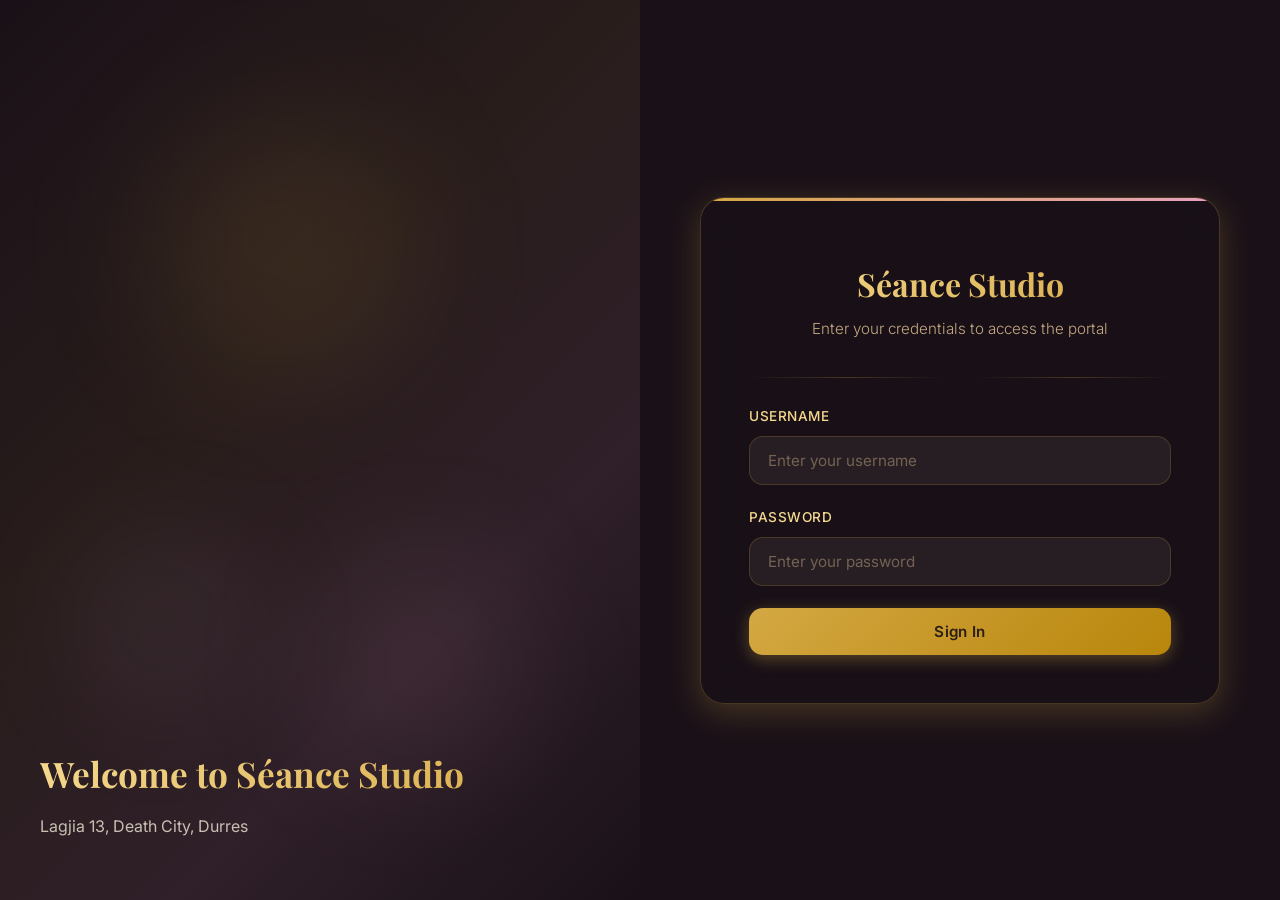
==== booking.html @ 60f7727c "bug fixes" ====
<!DOCTYPE html>
<html lang="en">
<head>
    <meta charset="UTF-8">
    <meta name="viewport" content="width=device-width, initial-scale=1.0">
    <meta name="description" content="Book a séance session. Select a client, services, and set the details.">
    <title>Séance Studio — Book a Session</title>
    <link rel="stylesheet" href="style.css">
    <style>
        .service-row {
            display: flex;
            gap: 12px;
            margin-bottom: 12px;
            align-items: flex-end;
            animation: cardPopIn 0.4s ease-out forwards;
        }
        .remove-service {
            padding: 12px;
            color: var(--rose);
            cursor: pointer;
            font-size: 1.2rem;
            transition: var(--transition);
        }
        .remove-service:hover {
            color: var(--gold);
            transform: scale(1.1);
        }
    </style>
</head>
<body>
    <div class="bg-particles">
        <div class="orb"></div>
        <div class="orb"></div>
        <div class="orb"></div>
    </div>
    <nav class="nav-bar">
        <a href="clients.html" class="nav-brand"> Séance Studio</a>
        <ul class="nav-links">
            <li><a href="clients.html"> Dashboard</a></li>
            <li><a href="#" id="logoutBtn" class="nav-logout"> Logout</a></li>
        </ul>
    </nav>
    <div class="page-container with-nav">
        <div class="glass-card" style="max-width: 700px;">
            <h1 class="card-title">Book a Session</h1>
            <p class="card-subtitle">Select your client and add services for today</p>
            <div class="divider"><span></span></div>
            <form id="bookingForm" autocomplete="off">
                <div class="session-info">
                    <div class="form-group" style="flex: 2;">
                        <label for="bookingClient">Client <span style="color: var(--rose);">*</span></label>
                        <select id="bookingClient" class="form-control" required>
                            <option value="">— Select a Client —</option>
                        </select>
                    </div>
                    <div class="form-group" style="flex: 1;">
                        <label for="bookingDate">Date <span style="color: var(--rose);">*</span></label>
                        <input type="date" id="bookingDate" class="form-control" required>
                    </div>
                    <div class="form-group" style="flex: 1;">
                        <label for="bookingTime">Time <span style="color: var(--rose);">*</span></label>
                        <input type="time" id="bookingTime" class="form-control" required>
                    </div>
                </div>
                <div class="divider" style="margin: 10px 0 20px 0;"><span>Services</span></div>
                <div id="servicesContainer">
                    <div class="service-row">
                        <div class="form-group" style="flex: 2; margin-bottom: 0;">
                            <label>Service</label>
                            <select class="form-control service-select" required>
                                <option value="">— Select Service —</option>
                                <option value="Eyebrows">Eyebrows</option>
                                <option value="Nails">Nails</option>
                                <option value="Makeup">Makeup</option>
                                <option value="Haircut">Haircut</option>
                                <option value="Other">Other</option>
                            </select>
                        </div>
                        <div class="form-group" style="flex: 1; margin-bottom: 0;">
                            <label>Price ($)</label>
                            <input type="number" class="form-control service-price" placeholder="0.00" step="0.01" required>
                        </div>
                        <div style="width: 40px;"></div> 
                    </div>
                </div>
                <div style="margin-bottom: 24px;">
                    <button type="button" id="addServiceBtn" class="btn btn-outline btn-sm" style="width: auto;">
                        ＋ Add Another Service
                    </button>
                </div>
                <div class="form-group">
                    <label for="bookingDescription">Session Notes / Description</label>
                    <textarea id="bookingDescription" class="form-control" placeholder="Any details for this entire session..."></textarea>
                </div>
                <div style="display: flex; gap: 12px; margin-top: 10px;">
                    <button type="submit" id="bookingBtn" class="btn btn-rose" style="flex: 2;">
                         Book Session
                    </button>
                    <a href="manage-sessions.html" class="btn btn-outline" style="flex: 1;">
                         Manage
                    </a>
                </div>
                <div class="form-footer mt-4" style="text-align: center;">
                    <a href="clients.html" style="color: var(--text-muted); font-size: 0.9rem;"> Back to Dashboard</a>
                </div>
            </form>
        </div>
    </div>
    <script src="https://cdnjs.cloudflare.com/ajax/libs/jquery/3.7.1/jquery.min.js"></script>
    <script src="app.js"></script>
</body>
</html>
---- style.css ----
@import url('https://fonts.googleapis.com/css2?family=Playfair+Display:wght@400;600;700&family=Inter:wght@300;400;500;600&display=swap');
:root {
    --gold-light: #f5d98e;
    --gold: #d4a843;
    --gold-dark: #b8860b;
    --gold-deeper: #8b6914;
    --rose: #e8a0bf;
    --rose-light: #f5c6d8;
    --rose-dark: #c97b9a;
    --pink-soft: #f7d1e0;
    --lavender: #d5b8e8;
    --cream: #fdf6e3;
    --cream-dark: #f5e6c8;
    --bg-dark: #1a1118;
    --bg-card: rgba(253, 246, 227, 0.08);
    --text-light: #fdf6e3;
    --text-muted: #c4a882;
    --text-dark: #2a1f14;
    --shadow-gold: 0 8px 32px rgba(212, 168, 67, 0.25);
    --shadow-rose: 0 8px 32px rgba(232, 160, 191, 0.2);
    --glass-bg: rgba(26, 17, 24, 0.65);
    --glass-border: rgba(212, 168, 67, 0.25);
    --transition: all 0.3s cubic-bezier(0.4, 0, 0.2, 1);
}
*,
*::before,
*::after {
    margin: 0;
    padding: 0;
    box-sizing: border-box;
}
html {
    scroll-behavior: smooth;
}
body {
    font-family: 'Inter', sans-serif;
    background: var(--bg-dark);
    color: var(--text-light);
    min-height: 100vh;
    overflow-x: hidden;
    line-height: 1.6;
}
.page-bg {
    position: fixed;
    top: 0;
    left: 0;
    width: 100%;
    height: 100%;
    z-index: -2;
    background-size: cover;
    background-position: center;
    background-repeat: no-repeat;
    animation: slightPop 1.5s ease-out forwards;
}
.page-bg::after {
    content: '';
    position: absolute;
    top: 0;
    left: 0;
    width: 100%;
    height: 100%;
    background: linear-gradient(
        135deg,
        rgba(26, 17, 24, 0.65) 0%,
        rgba(44, 25, 36, 0.5) 50%,
        rgba(26, 17, 24, 0.7) 100%
    );
}
.split-layout {
    display: flex;
    min-height: 100vh;
    width: 100%;
}
.split-image {
    position: relative;
    width: 50%;
    min-height: 100vh;
    background-size: cover;
    background-position: center;
    background-repeat: no-repeat;
    animation: slightPop 1.5s ease-out forwards;
    background-image:
        linear-gradient(
            135deg,
            rgba(26, 17, 24, 0.4) 0%,
            rgba(44, 25, 36, 0.3) 50%,
            rgba(26, 17, 24, 0.5) 100%
        );
}
.split-image::after {
    content: '';
    position: absolute;
    top: 0;
    left: 0;
    width: 100%;
    height: 100%;
    background: linear-gradient(
        135deg,
        rgba(26, 17, 24, 0.35) 0%,
        rgba(212, 168, 67, 0.08) 40%,
        rgba(232, 160, 191, 0.1) 70%,
        rgba(26, 17, 24, 0.5) 100%
    );
    pointer-events: none;
}
.split-image .split-text {
    position: absolute;
    bottom: 60px;
    left: 40px;
    right: 40px;
    z-index: 2;
    color: var(--text-light);
}
.split-image .split-text h2 {
    font-family: 'Playfair Display', serif;
    font-size: 2.2rem;
    font-weight: 700;
    margin-bottom: 12px;
    background: linear-gradient(135deg, var(--gold-light), var(--gold));
    -webkit-background-clip: text;
    -webkit-text-fill-color: transparent;
    background-clip: text;
    text-shadow: none;
}
.split-image .split-text p {
    font-size: 1rem;
    color: rgba(253, 246, 227, 0.75);
    line-height: 1.6;
}
.split-content {
    width: 50%;
    min-height: 100vh;
    display: flex;
    align-items: center;
    justify-content: center;
    padding: 40px;
    position: relative;
}
.split-content.with-nav {
    padding-top: 100px;
    align-items: flex-start;
}
@media (max-width: 900px) {
    .split-layout {
        flex-direction: column;
    }
    .split-image {
        width: 100%;
        min-height: 35vh;
        position: relative;
    }
    .split-image .split-text {
        bottom: 24px;
        left: 24px;
        right: 24px;
    }
    .split-image .split-text h2 {
        font-size: 1.5rem;
    }
    .split-content {
        width: 100%;
        min-height: auto;
        padding: 32px 20px;
    }
}
.bg-particles {
    position: fixed;
    top: 0;
    left: 0;
    width: 100%;
    height: 100%;
    z-index: -1;
    overflow: hidden;
    pointer-events: none;
}
.bg-particles .orb {
    position: absolute;
    border-radius: 50%;
    filter: blur(60px);
    animation: floatOrb 12s ease-in-out infinite;
}
.bg-particles .orb:nth-child(1) {
    width: 300px;
    height: 300px;
    background: radial-gradient(circle, rgba(212, 168, 67, 0.15), transparent);
    top: 10%;
    left: 20%;
    animation-delay: 0s;
}
.bg-particles .orb:nth-child(2) {
    width: 250px;
    height: 250px;
    background: radial-gradient(circle, rgba(232, 160, 191, 0.12), transparent);
    top: 60%;
    right: 15%;
    animation-delay: -4s;
}
.bg-particles .orb:nth-child(3) {
    width: 200px;
    height: 200px;
    background: radial-gradient(circle, rgba(213, 184, 232, 0.1), transparent);
    bottom: 20%;
    left: 10%;
    animation-delay: -8s;
}
@keyframes floatOrb {
    0%, 100% { transform: translate(0, 0) scale(1); }
    33% { transform: translate(30px, -40px) scale(1.1); }
    66% { transform: translate(-20px, 30px) scale(0.95); }
}
.nav-bar {
    position: fixed;
    top: 0;
    left: 0;
    right: 0;
    z-index: 100;
    padding: 16px 40px;
    display: flex;
    justify-content: space-between;
    align-items: center;
    background: rgba(26, 17, 24, 0.8);
    backdrop-filter: blur(20px);
    -webkit-backdrop-filter: blur(20px);
    border-bottom: 1px solid var(--glass-border);
}
.nav-brand {
    font-family: 'Playfair Display', serif;
    font-size: 1.5rem;
    font-weight: 700;
    background: linear-gradient(135deg, var(--gold-light), var(--gold), var(--rose));
    -webkit-background-clip: text;
    -webkit-text-fill-color: transparent;
    background-clip: text;
    text-decoration: none;
    letter-spacing: 1px;
}
.nav-links {
    display: flex;
    gap: 8px;
    list-style: none;
}
.nav-links a {
    color: var(--text-muted);
    text-decoration: none;
    padding: 8px 18px;
    border-radius: 25px;
    font-size: 0.9rem;
    font-weight: 500;
    transition: var(--transition);
    border: 1px solid transparent;
}
.nav-links a:hover,
.nav-links a.active {
    color: var(--gold-light);
    background: rgba(212, 168, 67, 0.1);
    border-color: var(--glass-border);
}
.nav-logout {
    color: var(--rose) !important;
}
.nav-logout:hover {
    background: rgba(232, 160, 191, 0.1) !important;
    border-color: rgba(232, 160, 191, 0.3) !important;
}
.page-container {
    min-height: 100vh;
    display: flex;
    align-items: center;
    justify-content: center;
    padding: 40px 20px;
}
.page-container.with-nav {
    padding-top: 100px;
    align-items: flex-start;
}
@keyframes slightPop {
    0% {
        opacity: 0;
        transform: scale(0.95);
    }
    100% {
        opacity: 1;
        transform: scale(1);
    }
}
.glass-card {
    background: var(--glass-bg);
    backdrop-filter: blur(24px);
    -webkit-backdrop-filter: blur(24px);
    border: 1px solid var(--glass-border);
    border-radius: 24px;
    padding: 48px;
    width: 100%;
    max-width: 520px;
    box-shadow: var(--shadow-gold);
    position: relative;
    overflow: hidden;
}
.glass-card.wide {
    max-width: 900px;
}
.glass-card.extra-wide {
    max-width: 1100px;
}
.glass-card::before {
    content: '';
    position: absolute;
    top: 0;
    left: 0;
    right: 0;
    height: 3px;
    background: linear-gradient(90deg, var(--gold), var(--rose), var(--lavender), var(--gold));
    background-size: 300% 100%;
    animation: shimmer 4s ease-in-out infinite;
}
@keyframes shimmer {
    0%, 100% { background-position: 0% 50%; }
    50% { background-position: 100% 50%; }
}
.card-title {
    font-family: 'Playfair Display', serif;
    font-size: 2rem;
    font-weight: 700;
    text-align: center;
    margin-bottom: 8px;
    background: linear-gradient(135deg, var(--gold-light), var(--gold));
    -webkit-background-clip: text;
    -webkit-text-fill-color: transparent;
    background-clip: text;
}
.card-subtitle {
    text-align: center;
    color: var(--text-muted);
    font-size: 0.95rem;
    margin-bottom: 36px;
    font-weight: 300;
}
.divider {
    display: flex;
    align-items: center;
    gap: 16px;
    margin: 28px 0;
}
.divider::before,
.divider::after {
    content: '';
    flex: 1;
    height: 1px;
    background: linear-gradient(90deg, transparent, var(--glass-border), transparent);
}
.divider span {
    color: var(--gold);
    font-size: 1.2rem;
}
.form-group {
    margin-bottom: 22px;
    position: relative;
}
.form-group label {
    display: block;
    margin-bottom: 8px;
    color: var(--gold-light);
    font-size: 0.85rem;
    font-weight: 500;
    letter-spacing: 0.5px;
    text-transform: uppercase;
}
.form-control {
    width: 100%;
    padding: 14px 18px;
    background: rgba(253, 246, 227, 0.06);
    border: 1px solid rgba(212, 168, 67, 0.2);
    border-radius: 14px;
    color: var(--text-light);
    font-family: 'Inter', sans-serif;
    font-size: 0.95rem;
    transition: var(--transition);
    outline: none;
}
.form-control:focus {
    border-color: var(--gold);
    background: rgba(253, 246, 227, 0.1);
    box-shadow: 0 0 0 3px rgba(212, 168, 67, 0.12);
}
.form-control::placeholder {
    color: rgba(196, 168, 130, 0.5);
}
select.form-control {
    cursor: pointer;
    appearance: none;
    background-image: url("data:image/svg+xml,%3Csvg xmlns='http://www.w3.org/2000/svg' width='12' height='12' fill='%23d4a843' viewBox='0 0 16 16'%3E%3Cpath d='M8 11L3 6h10l-5 5z'/%3E%3C/svg%3E");
    background-repeat: no-repeat;
    background-position: right 16px center;
}
select.form-control option {
    background-color: #1a1118;
    color: var(--gold-light);
}
textarea.form-control {
    resize: vertical;
    min-height: 100px;
    line-height: 1.6;
}
.btn {
    display: inline-flex;
    align-items: center;
    justify-content: center;
    gap: 8px;
    padding: 14px 28px;
    border: none;
    border-radius: 14px;
    font-family: 'Inter', sans-serif;
    font-size: 0.95rem;
    font-weight: 600;
    cursor: pointer;
    transition: var(--transition);
    text-decoration: none;
    letter-spacing: 0.3px;
    position: relative;
    overflow: hidden;
}
.btn::after {
    content: '';
    position: absolute;
    top: 50%;
    left: 50%;
    width: 0;
    height: 0;
    background: rgba(255, 255, 255, 0.15);
    border-radius: 50%;
    transform: translate(-50%, -50%);
    transition: width 0.5s, height 0.5s;
}
.btn:active::after {
    width: 300px;
    height: 300px;
}
.btn-primary {
    background: linear-gradient(135deg, var(--gold), var(--gold-dark));
    color: var(--text-dark);
    box-shadow: 0 4px 16px rgba(212, 168, 67, 0.35);
    width: 100%;
}
.btn-primary:hover {
    transform: translateY(-2px);
    box-shadow: 0 8px 28px rgba(212, 168, 67, 0.45);
}
.btn-rose {
    background: linear-gradient(135deg, var(--rose), var(--rose-dark));
    color: #fff;
    box-shadow: 0 4px 16px rgba(232, 160, 191, 0.3);
}
.btn-rose:hover {
    transform: translateY(-2px);
    box-shadow: 0 8px 28px rgba(232, 160, 191, 0.4);
}
.btn-outline {
    background: transparent;
    border: 1px solid var(--glass-border);
    color: var(--gold-light);
}
.btn-outline:hover {
    background: rgba(212, 168, 67, 0.1);
    border-color: var(--gold);
    transform: translateY(-1px);
}
.btn-danger {
    background: linear-gradient(135deg, #e74c6f, #c0392b);
    color: #fff;
    box-shadow: 0 4px 16px rgba(231, 76, 111, 0.3);
}
.btn-danger:hover {
    transform: translateY(-2px);
    box-shadow: 0 8px 24px rgba(231, 76, 111, 0.4);
}
.btn-sm {
    padding: 8px 16px;
    font-size: 0.82rem;
    border-radius: 10px;
}
.btn-icon {
    padding: 8px 12px;
    font-size: 0.85rem;
    border-radius: 10px;
}
.image-zone {
    border: 2px dashed rgba(212, 168, 67, 0.3);
    border-radius: 16px;
    padding: 32px;
    text-align: center;
    cursor: pointer;
    transition: var(--transition);
    background: rgba(253, 246, 227, 0.03);
    margin-bottom: 22px;
}
.image-zone:hover {
    border-color: var(--gold);
    background: rgba(253, 246, 227, 0.06);
}
.image-zone .icon {
    font-size: 2.5rem;
    margin-bottom: 12px;
    display: block;
}
.image-zone .label {
    color: var(--text-muted);
    font-size: 0.9rem;
}
.image-zone img {
    max-width: 100%;
    max-height: 200px;
    border-radius: 12px;
    object-fit: cover;
}
.table-wrapper {
    overflow-x: auto;
    border-radius: 16px;
    border: 1px solid var(--glass-border);
}
.client-table {
    width: 100%;
    border-collapse: collapse;
    font-size: 0.9rem;
}
.client-table thead {
    background: rgba(212, 168, 67, 0.12);
}
.client-table th {
    padding: 16px 20px;
    text-align: left;
    color: var(--gold-light);
    font-weight: 600;
    font-size: 0.8rem;
    text-transform: uppercase;
    letter-spacing: 0.8px;
    border-bottom: 1px solid var(--glass-border);
}
.client-table td {
    padding: 14px 20px;
    border-bottom: 1px solid rgba(212, 168, 67, 0.08);
    color: var(--text-light);
    vertical-align: middle;
}
.client-table tbody tr {
    transition: var(--transition);
}
.client-table tbody tr:hover {
    background: rgba(212, 168, 67, 0.06);
}
.client-table tbody tr:last-child td {
    border-bottom: none;
}
.action-btns {
    display: flex;
    gap: 8px;
    flex-wrap: nowrap;
}
.toast-container {
    position: fixed;
    top: 80px;
    right: 20px;
    z-index: 9999;
    display: flex;
    flex-direction: column;
    gap: 10px;
}
.toast {
    padding: 14px 24px;
    border-radius: 14px;
    font-size: 0.9rem;
    font-weight: 500;
    backdrop-filter: blur(16px);
    border: 1px solid;
    animation: toastIn 0.4s ease-out;
    min-width: 280px;
    display: flex;
    align-items: center;
    gap: 10px;
}
.toast.success {
    background: rgba(46, 204, 113, 0.15);
    border-color: rgba(46, 204, 113, 0.3);
    color: #2ecc71;
}
.toast.error {
    background: rgba(231, 76, 111, 0.15);
    border-color: rgba(231, 76, 111, 0.3);
    color: #e74c6f;
}
.toast.info {
    background: rgba(212, 168, 67, 0.15);
    border-color: rgba(212, 168, 67, 0.3);
    color: var(--gold-light);
}
@keyframes toastIn {
    from {
        opacity: 0;
        transform: translateX(40px);
    }
    to {
        opacity: 1;
        transform: translateX(0);
    }
}
@keyframes toastOut {
    from {
        opacity: 1;
        transform: translateX(0);
    }
    to {
        opacity: 0;
        transform: translateX(40px);
    }
}
.modal-overlay {
    position: fixed;
    top: 0;
    left: 0;
    width: 100%;
    height: 100%;
    background: rgba(0, 0, 0, 0.6);
    backdrop-filter: blur(6px);
    z-index: 1000;
    display: none;
    align-items: center;
    justify-content: center;
    padding: 20px;
    animation: fadeIn 0.3s ease;
}
.modal-overlay.active {
    display: flex;
}
.modal-content {
    background: rgba(30, 20, 28, 0.95);
    backdrop-filter: blur(24px);
    border: 1px solid var(--glass-border);
    border-radius: 24px;
    padding: 40px;
    max-width: 520px;
    width: 100%;
    position: relative;
    animation: modalIn 0.4s ease-out;
}
.modal-content::before {
    content: '';
    position: absolute;
    top: 0;
    left: 0;
    right: 0;
    height: 3px;
    background: linear-gradient(90deg, var(--gold), var(--rose));
}
@keyframes fadeIn {
    from { opacity: 0; }
    to { opacity: 1; }
}
@keyframes modalIn {
    from {
        opacity: 0;
        transform: scale(0.9) translateY(20px);
    }
    to {
        opacity: 1;
        transform: scale(1) translateY(0);
    }
}
.modal-close {
    position: absolute;
    top: 16px;
    right: 20px;
    background: none;
    border: none;
    color: var(--text-muted);
    font-size: 1.5rem;
    cursor: pointer;
    transition: var(--transition);
    padding: 4px 8px;
    border-radius: 8px;
}
.modal-close:hover {
    color: var(--rose);
    background: rgba(232, 160, 191, 0.1);
}
.login-logo {
    text-align: center;
    margin-bottom: 12px;
}
.login-logo .crystal {
    font-size: 3.5rem;
    display: block;
    animation: pulse 3s ease-in-out infinite;
}
@keyframes pulse {
    0%, 100% { transform: scale(1); opacity: 1; }
    50% { transform: scale(1.08); opacity: 0.85; }
}
.form-footer {
    text-align: center;
    margin-top: 24px;
    color: var(--text-muted);
    font-size: 0.88rem;
}
.form-footer a {
    color: var(--rose);
    text-decoration: none;
    font-weight: 500;
    transition: var(--transition);
}
.form-footer a:hover {
    color: var(--rose-light);
    text-decoration: underline;
}
.page-header {
    display: flex;
    justify-content: space-between;
    align-items: center;
    margin-bottom: 32px;
    flex-wrap: wrap;
    gap: 16px;
}
.page-header-left .card-title {
    text-align: left;
    font-size: 1.7rem;
}
.page-header-left .card-subtitle {
    text-align: left;
    margin-bottom: 0;
}
.stats-bar {
    display: flex;
    gap: 16px;
    margin-bottom: 28px;
    flex-wrap: wrap;
}
.stat-card {
    flex: 1;
    min-width: 140px;
    background: rgba(253, 246, 227, 0.05);
    border: 1px solid var(--glass-border);
    border-radius: 16px;
    padding: 20px;
    text-align: center;
    transition: var(--transition);
}
.stat-card:hover {
    background: rgba(253, 246, 227, 0.08);
    transform: translateY(-2px);
}
.stat-number {
    font-family: 'Playfair Display', serif;
    font-size: 2rem;
    font-weight: 700;
    background: linear-gradient(135deg, var(--gold-light), var(--gold));
    -webkit-background-clip: text;
    -webkit-text-fill-color: transparent;
    background-clip: text;
}
.stat-label {
    color: var(--text-muted);
    font-size: 0.8rem;
    text-transform: uppercase;
    letter-spacing: 0.5px;
    margin-top: 4px;
}
.empty-state {
    text-align: center;
    padding: 60px 20px;
    color: var(--text-muted);
}
.empty-state .icon {
    font-size: 3rem;
    margin-bottom: 16px;
    display: block;
    opacity: 0.5;
}
.empty-state p {
    font-size: 1rem;
    margin-bottom: 24px;
}
.session-info {
    display: grid;
    grid-template-columns: 1fr 1fr;
    gap: 16px;
}
@media (max-width: 768px) {
    .nav-bar {
        padding: 12px 20px;
        flex-direction: column;
        gap: 12px;
    }
    .nav-links {
        flex-wrap: wrap;
        justify-content: center;
    }
    .glass-card {
        padding: 32px 24px;
        border-radius: 20px;
    }
    .page-header {
        flex-direction: column;
        align-items: flex-start;
    }
    .session-info {
        grid-template-columns: 1fr;
    }
    .stats-bar {
        flex-direction: column;
    }
    .action-btns {
        flex-direction: column;
    }
}
@media (max-width: 480px) {
    .glass-card {
        padding: 24px 18px;
    }
    .card-title {
        font-size: 1.5rem;
    }
    .nav-links a {
        padding: 6px 12px;
        font-size: 0.8rem;
    }
}
::-webkit-scrollbar {
    width: 8px;
}
::-webkit-scrollbar-track {
    background: var(--bg-dark);
}
::-webkit-scrollbar-thumb {
    background: rgba(212, 168, 67, 0.3);
    border-radius: 4px;
}
::-webkit-scrollbar-thumb:hover {
    background: rgba(212, 168, 67, 0.5);
}
.text-center { text-align: center; }
.mt-1 { margin-top: 8px; }
.mt-2 { margin-top: 16px; }
.mt-3 { margin-top: 24px; }
.mb-2 { margin-bottom: 16px; }
.mb-3 { margin-bottom: 24px; }
.d-flex { display: flex; }
.gap-2 { gap: 16px; }
.w-100 { width: 100%; }
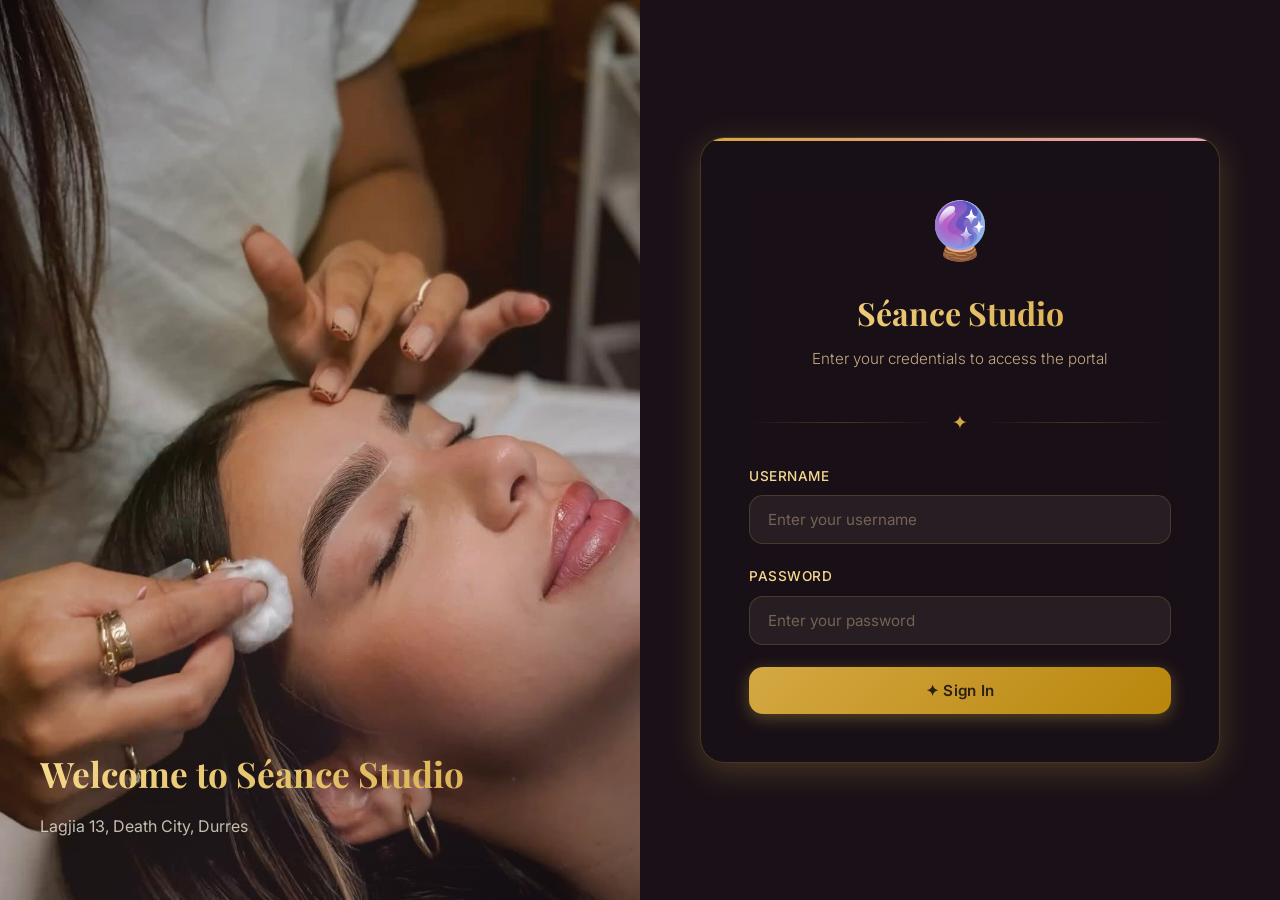
==== commit 1a2b2c22: "initial commit" ====
--- a/booking.html
+++ b/booking.html
@@ -28,24 +28,35 @@
     </style>
 </head>
 <body>
+
+    <!-- Ambient Particles -->
     <div class="bg-particles">
         <div class="orb"></div>
         <div class="orb"></div>
         <div class="orb"></div>
     </div>
+
+    <!-- Navigation -->
     <nav class="nav-bar">
-        <a href="clients.html" class="nav-brand"> Séance Studio</a>
+        <a href="clients.html" class="nav-brand">✦ Séance Studio</a>
         <ul class="nav-links">
-            <li><a href="clients.html"> Dashboard</a></li>
-            <li><a href="#" id="logoutBtn" class="nav-logout"> Logout</a></li>
+            <li><a href="clients.html">🗂 Dashboard</a></li>
+            <li><a href="#" id="logoutBtn" class="nav-logout">↩ Logout</a></li>
         </ul>
     </nav>
+
+    <!-- Centered Form Layout -->
     <div class="page-container with-nav">
         <div class="glass-card" style="max-width: 700px;">
+
             <h1 class="card-title">Book a Session</h1>
             <p class="card-subtitle">Select your client and add services for today</p>
-            <div class="divider"><span></span></div>
+
+            <div class="divider"><span>✦</span></div>
+
             <form id="bookingForm" autocomplete="off">
+
+                <!-- Client Selection -->
                 <div class="session-info">
                     <div class="form-group" style="flex: 2;">
                         <label for="bookingClient">Client <span style="color: var(--rose);">*</span></label>
@@ -53,16 +64,21 @@
                             <option value="">— Select a Client —</option>
                         </select>
                     </div>
+
                     <div class="form-group" style="flex: 1;">
                         <label for="bookingDate">Date <span style="color: var(--rose);">*</span></label>
                         <input type="date" id="bookingDate" class="form-control" required>
                     </div>
+
                     <div class="form-group" style="flex: 1;">
                         <label for="bookingTime">Time <span style="color: var(--rose);">*</span></label>
                         <input type="time" id="bookingTime" class="form-control" required>
                     </div>
                 </div>
+
                 <div class="divider" style="margin: 10px 0 20px 0;"><span>Services</span></div>
+
+                <!-- Services Container -->
                 <div id="servicesContainer">
                     <div class="service-row">
                         <div class="form-group" style="flex: 2; margin-bottom: 0;">
@@ -80,33 +96,40 @@
                             <label>Price ($)</label>
                             <input type="number" class="form-control service-price" placeholder="0.00" step="0.01" required>
                         </div>
-                        <div style="width: 40px;"></div> 
+                        <div style="width: 40px;"></div> <!-- Spacer for rows without remove button -->
                     </div>
                 </div>
+
                 <div style="margin-bottom: 24px;">
                     <button type="button" id="addServiceBtn" class="btn btn-outline btn-sm" style="width: auto;">
                         ＋ Add Another Service
                     </button>
                 </div>
+
                 <div class="form-group">
                     <label for="bookingDescription">Session Notes / Description</label>
                     <textarea id="bookingDescription" class="form-control" placeholder="Any details for this entire session..."></textarea>
                 </div>
+
                 <div style="display: flex; gap: 12px; margin-top: 10px;">
                     <button type="submit" id="bookingBtn" class="btn btn-rose" style="flex: 2;">
-                         Book Session
+                        🔮 Book Session
                     </button>
                     <a href="manage-sessions.html" class="btn btn-outline" style="flex: 1;">
-                         Manage
+                        📋 Manage
                     </a>
                 </div>
+
                 <div class="form-footer mt-4" style="text-align: center;">
-                    <a href="clients.html" style="color: var(--text-muted); font-size: 0.9rem;"> Back to Dashboard</a>
+                    <a href="clients.html" style="color: var(--text-muted); font-size: 0.9rem;">← Back to Dashboard</a>
                 </div>
             </form>
+
         </div>
     </div>
+
+    <!-- jQuery CDN -->
     <script src="https://cdnjs.cloudflare.com/ajax/libs/jquery/3.7.1/jquery.min.js"></script>
     <script src="app.js"></script>
 </body>
-</html>+</html>
--- a/style.css
+++ b/style.css
@@ -1,4 +1,7 @@
+/* ===== Google Fonts ===== */
 @import url('https://fonts.googleapis.com/css2?family=Playfair+Display:wght@400;600;700&family=Inter:wght@300;400;500;600&display=swap');
+
+/* ===== CSS Variables ===== */
 :root {
     --gold-light: #f5d98e;
     --gold: #d4a843;
@@ -22,6 +25,8 @@
     --glass-border: rgba(212, 168, 67, 0.25);
     --transition: all 0.3s cubic-bezier(0.4, 0, 0.2, 1);
 }
+
+/* ===== Reset & Base ===== */
 *,
 *::before,
 *::after {
@@ -29,9 +34,11 @@
     padding: 0;
     box-sizing: border-box;
 }
+
 html {
     scroll-behavior: smooth;
 }
+
 body {
     font-family: 'Inter', sans-serif;
     background: var(--bg-dark);
@@ -40,6 +47,8 @@
     overflow-x: hidden;
     line-height: 1.6;
 }
+
+/* ===== Background Image Support ===== */
 .page-bg {
     position: fixed;
     top: 0;
@@ -52,6 +61,7 @@
     background-repeat: no-repeat;
     animation: slightPop 1.5s ease-out forwards;
 }
+
 .page-bg::after {
     content: '';
     position: absolute;
@@ -66,11 +76,14 @@
         rgba(26, 17, 24, 0.7) 100%
     );
 }
+
+/* ===== Split Layout (Image on Left Half) ===== */
 .split-layout {
     display: flex;
     min-height: 100vh;
     width: 100%;
 }
+
 .split-image {
     position: relative;
     width: 50%;
@@ -79,6 +92,7 @@
     background-position: center;
     background-repeat: no-repeat;
     animation: slightPop 1.5s ease-out forwards;
+    /* Default placeholder gradient if no image is set */
     background-image:
         linear-gradient(
             135deg,
@@ -87,6 +101,7 @@
             rgba(26, 17, 24, 0.5) 100%
         );
 }
+
 .split-image::after {
     content: '';
     position: absolute;
@@ -103,6 +118,7 @@
     );
     pointer-events: none;
 }
+
 .split-image .split-text {
     position: absolute;
     bottom: 60px;
@@ -111,6 +127,7 @@
     z-index: 2;
     color: var(--text-light);
 }
+
 .split-image .split-text h2 {
     font-family: 'Playfair Display', serif;
     font-size: 2.2rem;
@@ -122,11 +139,13 @@
     background-clip: text;
     text-shadow: none;
 }
+
 .split-image .split-text p {
     font-size: 1rem;
     color: rgba(253, 246, 227, 0.75);
     line-height: 1.6;
 }
+
 .split-content {
     width: 50%;
     min-height: 100vh;
@@ -136,33 +155,41 @@
     padding: 40px;
     position: relative;
 }
+
 .split-content.with-nav {
     padding-top: 100px;
     align-items: flex-start;
 }
+
 @media (max-width: 900px) {
     .split-layout {
         flex-direction: column;
     }
+
     .split-image {
         width: 100%;
         min-height: 35vh;
         position: relative;
     }
+
     .split-image .split-text {
         bottom: 24px;
         left: 24px;
         right: 24px;
     }
+
     .split-image .split-text h2 {
         font-size: 1.5rem;
     }
+
     .split-content {
         width: 100%;
         min-height: auto;
         padding: 32px 20px;
     }
 }
+
+/* ===== Animated Background Particles ===== */
 .bg-particles {
     position: fixed;
     top: 0;
@@ -173,12 +200,14 @@
     overflow: hidden;
     pointer-events: none;
 }
+
 .bg-particles .orb {
     position: absolute;
     border-radius: 50%;
     filter: blur(60px);
     animation: floatOrb 12s ease-in-out infinite;
 }
+
 .bg-particles .orb:nth-child(1) {
     width: 300px;
     height: 300px;
@@ -187,6 +216,7 @@
     left: 20%;
     animation-delay: 0s;
 }
+
 .bg-particles .orb:nth-child(2) {
     width: 250px;
     height: 250px;
@@ -195,6 +225,7 @@
     right: 15%;
     animation-delay: -4s;
 }
+
 .bg-particles .orb:nth-child(3) {
     width: 200px;
     height: 200px;
@@ -203,11 +234,14 @@
     left: 10%;
     animation-delay: -8s;
 }
+
 @keyframes floatOrb {
     0%, 100% { transform: translate(0, 0) scale(1); }
     33% { transform: translate(30px, -40px) scale(1.1); }
     66% { transform: translate(-20px, 30px) scale(0.95); }
 }
+
+/* ===== Navigation ===== */
 .nav-bar {
     position: fixed;
     top: 0;
@@ -223,6 +257,7 @@
     -webkit-backdrop-filter: blur(20px);
     border-bottom: 1px solid var(--glass-border);
 }
+
 .nav-brand {
     font-family: 'Playfair Display', serif;
     font-size: 1.5rem;
@@ -234,11 +269,13 @@
     text-decoration: none;
     letter-spacing: 1px;
 }
+
 .nav-links {
     display: flex;
     gap: 8px;
     list-style: none;
 }
+
 .nav-links a {
     color: var(--text-muted);
     text-decoration: none;
@@ -249,19 +286,24 @@
     transition: var(--transition);
     border: 1px solid transparent;
 }
+
 .nav-links a:hover,
 .nav-links a.active {
     color: var(--gold-light);
     background: rgba(212, 168, 67, 0.1);
     border-color: var(--glass-border);
 }
+
 .nav-logout {
     color: var(--rose) !important;
 }
+
 .nav-logout:hover {
     background: rgba(232, 160, 191, 0.1) !important;
     border-color: rgba(232, 160, 191, 0.3) !important;
 }
+
+/* ===== Page Container ===== */
 .page-container {
     min-height: 100vh;
     display: flex;
@@ -269,10 +311,12 @@
     justify-content: center;
     padding: 40px 20px;
 }
+
 .page-container.with-nav {
     padding-top: 100px;
     align-items: flex-start;
 }
+
 @keyframes slightPop {
     0% {
         opacity: 0;
@@ -283,6 +327,7 @@
         transform: scale(1);
     }
 }
+
 .glass-card {
     background: var(--glass-bg);
     backdrop-filter: blur(24px);
@@ -296,12 +341,15 @@
     position: relative;
     overflow: hidden;
 }
+
 .glass-card.wide {
     max-width: 900px;
 }
+
 .glass-card.extra-wide {
     max-width: 1100px;
 }
+
 .glass-card::before {
     content: '';
     position: absolute;
@@ -313,10 +361,15 @@
     background-size: 300% 100%;
     animation: shimmer 4s ease-in-out infinite;
 }
+
 @keyframes shimmer {
     0%, 100% { background-position: 0% 50%; }
     50% { background-position: 100% 50%; }
 }
+
+
+
+/* ===== Headings ===== */
 .card-title {
     font-family: 'Playfair Display', serif;
     font-size: 2rem;
@@ -328,6 +381,7 @@
     -webkit-text-fill-color: transparent;
     background-clip: text;
 }
+
 .card-subtitle {
     text-align: center;
     color: var(--text-muted);
@@ -335,12 +389,15 @@
     margin-bottom: 36px;
     font-weight: 300;
 }
+
+/* ===== Decorative Divider ===== */
 .divider {
     display: flex;
     align-items: center;
     gap: 16px;
     margin: 28px 0;
 }
+
 .divider::before,
 .divider::after {
     content: '';
@@ -348,14 +405,18 @@
     height: 1px;
     background: linear-gradient(90deg, transparent, var(--glass-border), transparent);
 }
+
 .divider span {
     color: var(--gold);
     font-size: 1.2rem;
 }
+
+/* ===== Form Styles ===== */
 .form-group {
     margin-bottom: 22px;
     position: relative;
 }
+
 .form-group label {
     display: block;
     margin-bottom: 8px;
@@ -365,6 +426,7 @@
     letter-spacing: 0.5px;
     text-transform: uppercase;
 }
+
 .form-control {
     width: 100%;
     padding: 14px 18px;
@@ -377,14 +439,17 @@
     transition: var(--transition);
     outline: none;
 }
+
 .form-control:focus {
     border-color: var(--gold);
     background: rgba(253, 246, 227, 0.1);
     box-shadow: 0 0 0 3px rgba(212, 168, 67, 0.12);
 }
+
 .form-control::placeholder {
     color: rgba(196, 168, 130, 0.5);
 }
+
 select.form-control {
     cursor: pointer;
     appearance: none;
@@ -392,15 +457,20 @@
     background-repeat: no-repeat;
     background-position: right 16px center;
 }
+
 select.form-control option {
     background-color: #1a1118;
     color: var(--gold-light);
 }
+
 textarea.form-control {
     resize: vertical;
     min-height: 100px;
     line-height: 1.6;
 }
+
+
+/* ===== Buttons ===== */
 .btn {
     display: inline-flex;
     align-items: center;
@@ -419,6 +489,7 @@
     position: relative;
     overflow: hidden;
 }
+
 .btn::after {
     content: '';
     position: absolute;
@@ -431,58 +502,71 @@
     transform: translate(-50%, -50%);
     transition: width 0.5s, height 0.5s;
 }
+
 .btn:active::after {
     width: 300px;
     height: 300px;
 }
+
 .btn-primary {
     background: linear-gradient(135deg, var(--gold), var(--gold-dark));
     color: var(--text-dark);
     box-shadow: 0 4px 16px rgba(212, 168, 67, 0.35);
     width: 100%;
 }
+
 .btn-primary:hover {
     transform: translateY(-2px);
     box-shadow: 0 8px 28px rgba(212, 168, 67, 0.45);
 }
+
 .btn-rose {
     background: linear-gradient(135deg, var(--rose), var(--rose-dark));
     color: #fff;
     box-shadow: 0 4px 16px rgba(232, 160, 191, 0.3);
 }
+
 .btn-rose:hover {
     transform: translateY(-2px);
     box-shadow: 0 8px 28px rgba(232, 160, 191, 0.4);
 }
+
 .btn-outline {
     background: transparent;
     border: 1px solid var(--glass-border);
     color: var(--gold-light);
 }
+
 .btn-outline:hover {
     background: rgba(212, 168, 67, 0.1);
     border-color: var(--gold);
     transform: translateY(-1px);
 }
+
 .btn-danger {
     background: linear-gradient(135deg, #e74c6f, #c0392b);
     color: #fff;
     box-shadow: 0 4px 16px rgba(231, 76, 111, 0.3);
 }
+
 .btn-danger:hover {
     transform: translateY(-2px);
     box-shadow: 0 8px 24px rgba(231, 76, 111, 0.4);
 }
+
 .btn-sm {
     padding: 8px 16px;
     font-size: 0.82rem;
     border-radius: 10px;
 }
+
 .btn-icon {
     padding: 8px 12px;
     font-size: 0.85rem;
     border-radius: 10px;
 }
+
+/* ===== Image Upload Zones ===== */
 .image-zone {
     border: 2px dashed rgba(212, 168, 67, 0.3);
     border-radius: 16px;
@@ -493,38 +577,47 @@
     background: rgba(253, 246, 227, 0.03);
     margin-bottom: 22px;
 }
+
 .image-zone:hover {
     border-color: var(--gold);
     background: rgba(253, 246, 227, 0.06);
 }
+
 .image-zone .icon {
     font-size: 2.5rem;
     margin-bottom: 12px;
     display: block;
 }
+
 .image-zone .label {
     color: var(--text-muted);
     font-size: 0.9rem;
 }
+
 .image-zone img {
     max-width: 100%;
     max-height: 200px;
     border-radius: 12px;
     object-fit: cover;
 }
+
+/* ===== Client Table ===== */
 .table-wrapper {
     overflow-x: auto;
     border-radius: 16px;
     border: 1px solid var(--glass-border);
 }
+
 .client-table {
     width: 100%;
     border-collapse: collapse;
     font-size: 0.9rem;
 }
+
 .client-table thead {
     background: rgba(212, 168, 67, 0.12);
 }
+
 .client-table th {
     padding: 16px 20px;
     text-align: left;
@@ -535,26 +628,33 @@
     letter-spacing: 0.8px;
     border-bottom: 1px solid var(--glass-border);
 }
+
 .client-table td {
     padding: 14px 20px;
     border-bottom: 1px solid rgba(212, 168, 67, 0.08);
     color: var(--text-light);
     vertical-align: middle;
 }
+
 .client-table tbody tr {
     transition: var(--transition);
 }
+
 .client-table tbody tr:hover {
     background: rgba(212, 168, 67, 0.06);
 }
+
 .client-table tbody tr:last-child td {
     border-bottom: none;
 }
+
 .action-btns {
     display: flex;
     gap: 8px;
     flex-wrap: nowrap;
 }
+
+/* ===== Alerts / Toasts ===== */
 .toast-container {
     position: fixed;
     top: 80px;
@@ -564,6 +664,7 @@
     flex-direction: column;
     gap: 10px;
 }
+
 .toast {
     padding: 14px 24px;
     border-radius: 14px;
@@ -577,21 +678,25 @@
     align-items: center;
     gap: 10px;
 }
+
 .toast.success {
     background: rgba(46, 204, 113, 0.15);
     border-color: rgba(46, 204, 113, 0.3);
     color: #2ecc71;
 }
+
 .toast.error {
     background: rgba(231, 76, 111, 0.15);
     border-color: rgba(231, 76, 111, 0.3);
     color: #e74c6f;
 }
+
 .toast.info {
     background: rgba(212, 168, 67, 0.15);
     border-color: rgba(212, 168, 67, 0.3);
     color: var(--gold-light);
 }
+
 @keyframes toastIn {
     from {
         opacity: 0;
@@ -602,6 +707,7 @@
         transform: translateX(0);
     }
 }
+
 @keyframes toastOut {
     from {
         opacity: 1;
@@ -612,6 +718,8 @@
         transform: translateX(40px);
     }
 }
+
+/* ===== Modal ===== */
 .modal-overlay {
     position: fixed;
     top: 0;
@@ -627,9 +735,11 @@
     padding: 20px;
     animation: fadeIn 0.3s ease;
 }
+
 .modal-overlay.active {
     display: flex;
 }
+
 .modal-content {
     background: rgba(30, 20, 28, 0.95);
     backdrop-filter: blur(24px);
@@ -641,6 +751,7 @@
     position: relative;
     animation: modalIn 0.4s ease-out;
 }
+
 .modal-content::before {
     content: '';
     position: absolute;
@@ -650,10 +761,12 @@
     height: 3px;
     background: linear-gradient(90deg, var(--gold), var(--rose));
 }
+
 @keyframes fadeIn {
     from { opacity: 0; }
     to { opacity: 1; }
 }
+
 @keyframes modalIn {
     from {
         opacity: 0;
@@ -664,6 +777,7 @@
         transform: scale(1) translateY(0);
     }
 }
+
 .modal-close {
     position: absolute;
     top: 16px;
@@ -677,39 +791,49 @@
     padding: 4px 8px;
     border-radius: 8px;
 }
+
 .modal-close:hover {
     color: var(--rose);
     background: rgba(232, 160, 191, 0.1);
 }
+
+/* ===== Login Specific ===== */
 .login-logo {
     text-align: center;
     margin-bottom: 12px;
 }
+
 .login-logo .crystal {
     font-size: 3.5rem;
     display: block;
     animation: pulse 3s ease-in-out infinite;
 }
+
 @keyframes pulse {
     0%, 100% { transform: scale(1); opacity: 1; }
     50% { transform: scale(1.08); opacity: 0.85; }
 }
+
 .form-footer {
     text-align: center;
     margin-top: 24px;
     color: var(--text-muted);
     font-size: 0.88rem;
 }
+
 .form-footer a {
     color: var(--rose);
     text-decoration: none;
     font-weight: 500;
     transition: var(--transition);
 }
+
 .form-footer a:hover {
     color: var(--rose-light);
     text-decoration: underline;
 }
+
+/* ===== Page Header ===== */
 .page-header {
     display: flex;
     justify-content: space-between;
@@ -718,20 +842,25 @@
     flex-wrap: wrap;
     gap: 16px;
 }
+
 .page-header-left .card-title {
     text-align: left;
     font-size: 1.7rem;
 }
+
 .page-header-left .card-subtitle {
     text-align: left;
     margin-bottom: 0;
 }
+
+/* ===== Stats Bar ===== */
 .stats-bar {
     display: flex;
     gap: 16px;
     margin-bottom: 28px;
     flex-wrap: wrap;
 }
+
 .stat-card {
     flex: 1;
     min-width: 140px;
@@ -742,10 +871,12 @@
     text-align: center;
     transition: var(--transition);
 }
+
 .stat-card:hover {
     background: rgba(253, 246, 227, 0.08);
     transform: translateY(-2px);
 }
+
 .stat-number {
     font-family: 'Playfair Display', serif;
     font-size: 2rem;
@@ -755,6 +886,7 @@
     -webkit-text-fill-color: transparent;
     background-clip: text;
 }
+
 .stat-label {
     color: var(--text-muted);
     font-size: 0.8rem;
@@ -762,79 +894,103 @@
     letter-spacing: 0.5px;
     margin-top: 4px;
 }
+
+/* ===== Empty State ===== */
 .empty-state {
     text-align: center;
     padding: 60px 20px;
     color: var(--text-muted);
 }
+
 .empty-state .icon {
     font-size: 3rem;
     margin-bottom: 16px;
     display: block;
     opacity: 0.5;
 }
+
 .empty-state p {
     font-size: 1rem;
     margin-bottom: 24px;
 }
+
+/* ===== Booking Card ===== */
 .session-info {
     display: grid;
     grid-template-columns: 1fr 1fr;
     gap: 16px;
 }
+
+/* ===== Responsive ===== */
 @media (max-width: 768px) {
     .nav-bar {
         padding: 12px 20px;
         flex-direction: column;
         gap: 12px;
     }
+
     .nav-links {
         flex-wrap: wrap;
         justify-content: center;
     }
+
     .glass-card {
         padding: 32px 24px;
         border-radius: 20px;
     }
+
     .page-header {
         flex-direction: column;
         align-items: flex-start;
     }
+
     .session-info {
         grid-template-columns: 1fr;
     }
+
     .stats-bar {
         flex-direction: column;
     }
+
     .action-btns {
         flex-direction: column;
     }
 }
+
 @media (max-width: 480px) {
     .glass-card {
         padding: 24px 18px;
     }
+
     .card-title {
         font-size: 1.5rem;
     }
+
     .nav-links a {
         padding: 6px 12px;
         font-size: 0.8rem;
     }
 }
+
+/* ===== Scrollbar ===== */
 ::-webkit-scrollbar {
     width: 8px;
 }
+
 ::-webkit-scrollbar-track {
     background: var(--bg-dark);
 }
+
 ::-webkit-scrollbar-thumb {
     background: rgba(212, 168, 67, 0.3);
     border-radius: 4px;
 }
+
 ::-webkit-scrollbar-thumb:hover {
     background: rgba(212, 168, 67, 0.5);
 }
+
+/* ===== Utility ===== */
 .text-center { text-align: center; }
 .mt-1 { margin-top: 8px; }
 .mt-2 { margin-top: 16px; }
@@ -843,4 +999,4 @@
 .mb-3 { margin-bottom: 24px; }
 .d-flex { display: flex; }
 .gap-2 { gap: 16px; }
-.w-100 { width: 100%; }+.w-100 { width: 100%; }
